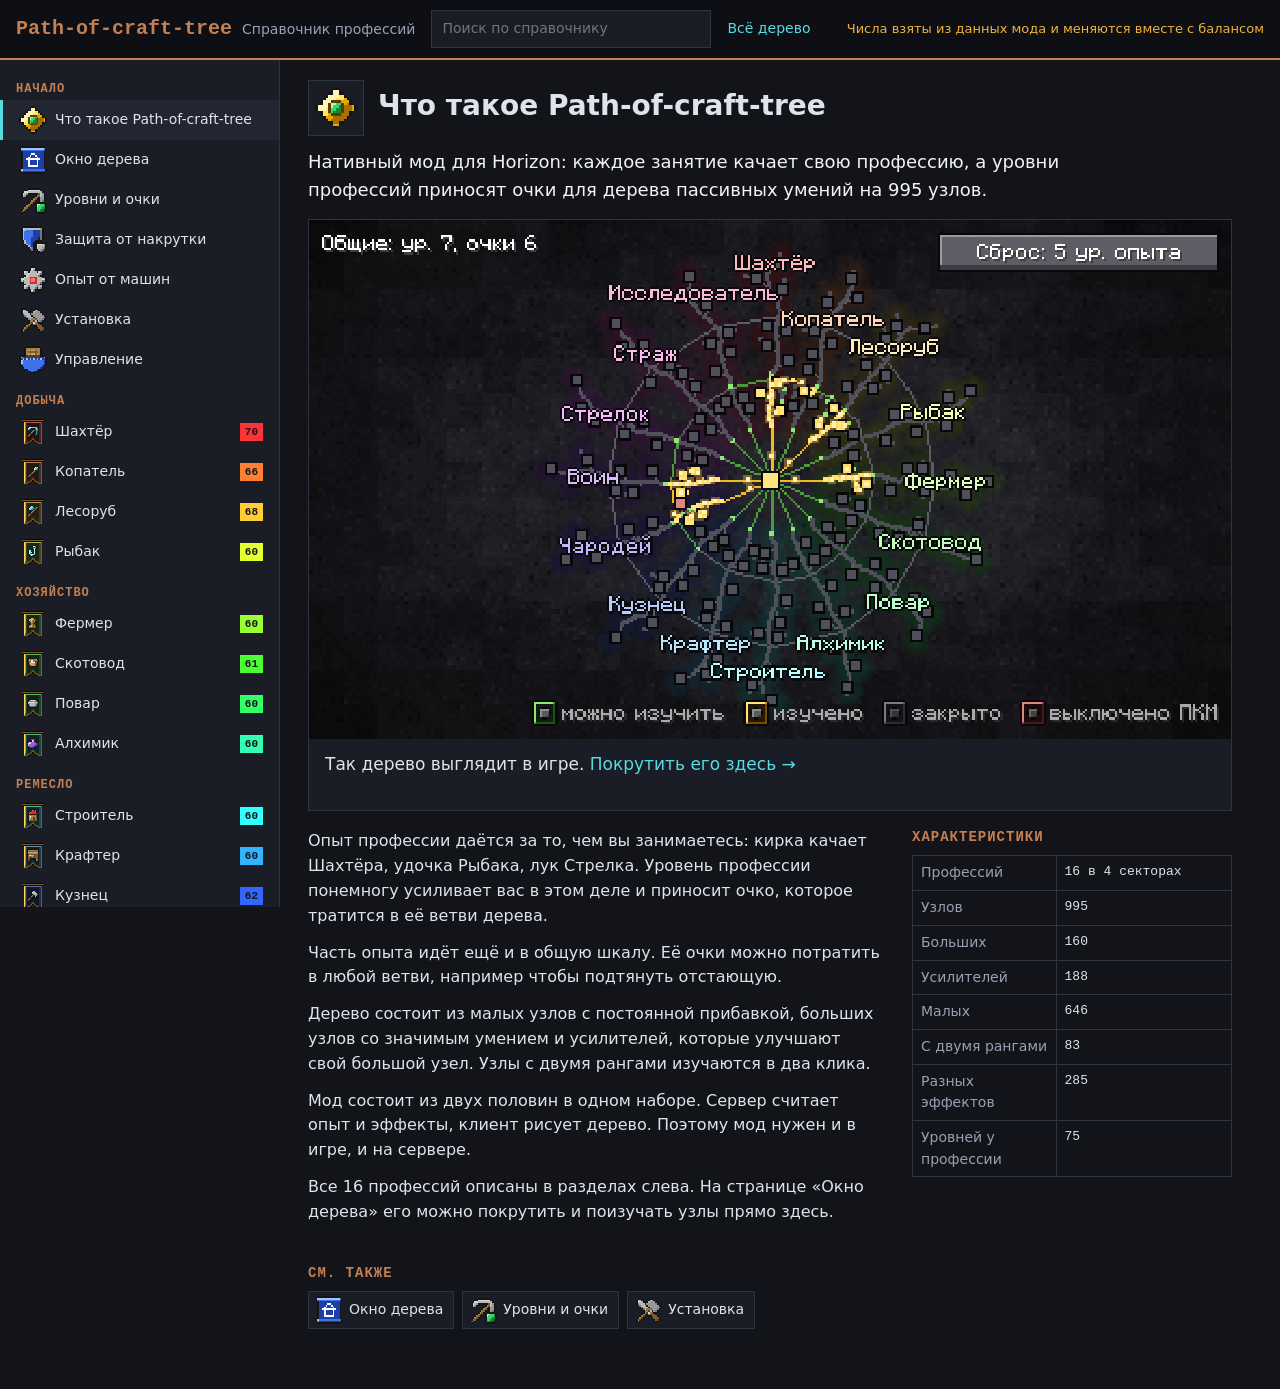
==== docs/showcase/index.html @ 60eafde0 "docs: add the showcase, a guide to every profession with a live tree Same look as RustCraft's showca" ====
<!doctype html>
<html lang="ru">
<head>
<meta charset="utf-8">
<meta name="viewport" content="width=device-width, initial-scale=1">
<title>Path-of-craft-tree · Справочник профессий</title>
<!-- style.css is RustCraft's guide stylesheet, copied as is so every mod's page looks alike; pct.css adds this mod's parts. -->
<link rel="stylesheet" href="style.css">
<link rel="stylesheet" href="pct.css">
</head>
<body>
<div class="top">
  <a class="brand" href="#overview"><b>Path-of-craft-tree</b><span>Справочник профессий</span></a>
  <input id="search" type="search" placeholder="Поиск по справочнику" aria-label="Поиск по справочнику">
  <a class="toplink" href="#tree">Всё дерево</a>
  <span class="draft">Числа взяты из данных мода и меняются вместе с балансом</span>
</div>
<div id="err" role="alert"></div>
<div class="layout">
  <nav id="nav" aria-label="Разделы справочника"></nav>
  <main id="main"></main>
</div>
<script src="js/data.js"></script>
<script src="js/sprites.js"></script>
<script src="js/tree.js"></script>
<script src="js/pages.js"></script>
<script src="js/app.js"></script>
</body>
</html>
---- docs/showcase/style.css ----
:root {
  --bg: #12141a;
  --panel: #1a1d25;
  --panel2: #222631;
  --line: #2e3340;
  --text: #dfe3ea;
  --dim: #98a1b3;
  --copper: #c57f52;
  --cyan: #56dbe2;
  --t1: #c57f52;
  --t2: #e2bd55;
  --t3: #69d2d8;
  --t4: #a184f2;
  --bad: #e0564a;
  --ok: #59d38c;
  --warn: #f0b33c;
  --mono: 'Cascadia Mono', Consolas, 'Courier New', monospace;
}
* { box-sizing: border-box; }
html, body { margin: 0; }
body { background: var(--bg); color: var(--text); font: 16px/1.55 'Segoe UI', system-ui, sans-serif; }
a { color: var(--cyan); text-decoration: none; }
a:hover { text-decoration: underline; }
canvas { image-rendering: pixelated; }

.top { position: sticky; top: 0; z-index: 5; display: flex; align-items: center; gap: 16px; padding: 10px 16px; background: #0d0f14; border-bottom: 2px solid var(--copper); }
.brand { display: flex; align-items: baseline; gap: 10px; color: var(--text); white-space: nowrap; }
.brand:hover { text-decoration: none; }
.brand b { font: 700 20px var(--mono); color: var(--copper); letter-spacing: 1px; }
.brand span { color: var(--dim); font-size: 14px; }
#search { flex: 0 1 280px; min-width: 120px; padding: 7px 10px; background: var(--panel); border: 1px solid var(--line); color: var(--text); font: inherit; font-size: 14px; }
#search:focus { outline: 2px solid var(--cyan); outline-offset: 0; }
.draft { margin-left: auto; color: var(--warn); font-size: 13px; text-align: right; }
#err { color: #fff; background: var(--bad); padding: 0 16px; font: 14px var(--mono); }
#err:not(:empty) { padding: 8px 16px; }

.layout { display: flex; align-items: flex-start; }
#nav { flex: 0 0 280px; position: sticky; top: 53px; max-height: calc(100vh - 53px); overflow-y: auto; padding: 8px 0 24px; background: var(--panel); border-right: 1px solid var(--line); }
#nav h3 { margin: 14px 16px 4px; font: 700 12px var(--mono); color: var(--copper); text-transform: uppercase; letter-spacing: 1px; }
#nav ul { list-style: none; margin: 0; padding: 0; }
#nav a { display: flex; align-items: center; gap: 8px; padding: 6px 16px; color: var(--text); font-size: 14px; border-left: 3px solid transparent; }
#nav a:hover { background: var(--panel2); text-decoration: none; }
#nav a.on { background: var(--panel2); border-left-color: var(--cyan); }
#nav .nm { flex: 1; }

.icon { display: inline-flex; flex: none; align-items: center; justify-content: center; width: 28px; height: 28px; }
.icon canvas { width: 100%; height: 100%; }
.tier { flex: none; min-width: 18px; padding: 0 5px; text-align: center; font: 700 11px/18px var(--mono); color: #14161b; }
.tier.wide { display: inline-block; padding: 1px 8px; font-size: 12px; }
.t1 { background: var(--t1); } .t2 { background: var(--t2); } .t3 { background: var(--t3); } .t4 { background: var(--t4); }

#main { flex: 1; min-width: 0; max-width: 980px; padding: 20px 28px 60px; }
.head { display: flex; align-items: center; gap: 14px; }
.head .icon { width: 56px; height: 56px; background: var(--panel); border: 1px solid var(--line); padding: 3px; }
h1 { margin: 0 0 4px; font-size: 28px; line-height: 1.2; }
h2 { margin: 28px 0 10px; font: 700 14px var(--mono); color: var(--copper); text-transform: uppercase; letter-spacing: 1px; }
.sum { margin: 12px 0 16px; font-size: 18px; color: #f1f3f7; max-width: 46em; }

.scene { background: var(--panel); border: 1px solid var(--line); }
.stage { display: flex; align-items: center; aspect-ratio: 560 / 340; background: radial-gradient(ellipse at 50% 60%, #2a3040 0%, #171a22 75%); overflow: hidden; }
.view { position: relative; flex: 1 1 0; min-width: 0; }
.stage canvas { display: block; width: 100%; height: auto; }
.badges { position: absolute; inset: 0; pointer-events: none; }
.badge { position: absolute; transform: translate(-50%, -100%); padding: 2px 8px; white-space: nowrap; font: 600 13px/1.4 var(--mono); color: #14161b; background: var(--bad); border: 2px solid #0d0f14; }
.badge.ok { background: var(--ok); } .badge.info { background: #e6e8ee; } .badge.warn { background: var(--warn); }
.badge.tag { padding: 1px 6px; font: 500 12px/1.3 'Segoe UI', system-ui, sans-serif; color: var(--text); background: rgba(13, 15, 20, 0.82); border: 1px solid var(--line); }
.tip { position: absolute; z-index: 3; width: 290px; padding: 10px 12px; background: #0d0f14; border: 1px solid var(--cyan); font-size: 14px; line-height: 1.4; pointer-events: none; }
.tip[hidden] { display: none; }
.tip b { font-size: 15px; }
.tip p { margin: 4px 0 6px; color: #f1f3f7; }
.tip .io { display: flex; flex-wrap: wrap; align-items: center; gap: 4px 6px; margin-top: 4px; }
.tip em { flex: 0 0 76px; font: normal 12px var(--mono); color: var(--dim); }
.chip { display: inline-flex; align-items: center; gap: 5px; padding: 0 6px; background: var(--panel2); font-size: 13px; }
.chip i, .legend-row i { display: inline-block; width: 10px; height: 10px; border: 1px solid #0d0f14; }
.tip .go { margin-top: 8px; font: 12px var(--mono); color: var(--cyan); }
.legend-row { display: flex; flex-wrap: wrap; align-items: center; gap: 4px 16px; padding: 8px 16px; border-top: 1px solid var(--line); border-bottom: 1px solid var(--line); font-size: 13px; color: var(--dim); }
.legend-row span { display: inline-flex; align-items: center; gap: 6px; }
.legend-row .hint { margin-left: auto; }
.count { margin: 0 10px; font: 12px var(--mono); color: var(--dim); }
.tagsw { margin-left: auto; display: inline-flex; align-items: center; gap: 6px; font-size: 13px; color: var(--dim); cursor: pointer; }
.badge.static { position: static; transform: none; display: inline-block; margin: 0 6px 6px 0; }
.caption { min-height: 4.2em; padding: 12px 16px 4px; font-size: 17px; }
.controls { display: flex; flex-wrap: wrap; align-items: center; gap: 6px; padding: 6px 16px 12px; }
.controls button { width: 44px; height: 40px; background: var(--panel2); border: 1px solid var(--line); color: var(--text); font-size: 14px; cursor: pointer; }
.controls button.reset { width: auto; padding: 0 12px; font-size: 13px; }
.controls button:hover { border-color: var(--cyan); }
.controls button:focus-visible { outline: 2px solid var(--cyan); }
.dots { display: flex; gap: 6px; margin-left: 10px; }
.dots .dot { width: 26px; height: 14px; padding: 0; border: 0; background: linear-gradient(var(--line), var(--line)) center / 100% 6px no-repeat; cursor: pointer; }
.dots .dot.on { background-image: linear-gradient(var(--cyan), var(--cyan)); }

.cols { display: flex; gap: 28px; margin-top: 18px; align-items: flex-start; }
.text { flex: 1 1 0; min-width: 0; max-width: 40em; }
.text p { margin: 0 0 12px; }
aside { flex: 0 0 320px; }
aside h2 { margin-top: 0; }
table { border-collapse: collapse; width: 100%; font-size: 14px; }
td, th { padding: 6px 8px; border: 1px solid var(--line); text-align: left; vertical-align: top; }
.stats td:first-child { color: var(--dim); width: 45%; }
.stats td:last-child { font-family: var(--mono); font-size: 13px; }
.wide { overflow-x: auto; margin-top: 8px; }
.tiers th { color: #14161b; font: 700 13px var(--mono); }
.tiers td:first-child { color: var(--dim); min-width: 150px; }
.small { font-size: 13px; }

.diags { width: auto; }
.diags td { border: 0; padding: 3px 12px 3px 0; vertical-align: middle; }
.diags .badge.static { margin: 0; }
.glossary { margin: 16px 0 0; max-width: 46em; }
.glossary dt { margin-top: 12px; font-weight: 700; color: var(--copper); }
.glossary dd { margin: 2px 0 0; }
.toplink { font-size: 14px; white-space: nowrap; }
.recipes { display: flex; flex-wrap: wrap; gap: 14px; }
.recipe { background: var(--panel); border: 1px solid var(--line); padding: 12px; max-width: 100%; }
.rname { margin-bottom: 8px; font: 700 13px var(--mono); }
.rrow { display: flex; align-items: center; gap: 12px; }
.grid { display: grid; grid-template-columns: repeat(3, 40px); gap: 2px; }
.inlist { display: flex; gap: 2px; flex-wrap: wrap; }
.cell { position: relative; width: 40px; height: 40px; display: flex; align-items: center; justify-content: center; background: #0f1116; border: 1px solid var(--line); }
.cell .icon { width: 32px; height: 32px; }
.cell b { position: absolute; right: 2px; bottom: 0; font: 700 11px var(--mono); text-shadow: 1px 1px 0 #000; }
.cell.out { width: 48px; height: 48px; border-color: var(--copper); }
.arrow { color: var(--dim); font: 12px var(--mono); text-align: center; }
.legend { margin-top: 8px; font-size: 13px; color: var(--dim); max-width: 300px; }
.note { margin-top: 6px; font-size: 13px; color: var(--warn); max-width: 300px; }
.see { display: flex; flex-wrap: wrap; gap: 8px; }
.see a { display: flex; align-items: center; gap: 6px; padding: 4px 10px 4px 6px; background: var(--panel); border: 1px solid var(--line); color: var(--text); font-size: 14px; }
.see a:hover { border-color: var(--cyan); text-decoration: none; }

@media (max-width: 860px) {
  .top { flex-wrap: wrap; gap: 8px 12px; }
  #search { flex: 1 1 100%; order: 3; }
  .stage { display: block; aspect-ratio: auto; }
  .tagsw { margin-left: 0; }
  .legend-row .hint { margin-left: 0; }
  #main { overflow-wrap: anywhere; }
  .draft { display: none; }
  .layout { display: block; }
  #nav { position: static; max-height: 240px; border-right: 0; border-bottom: 1px solid var(--line); }
  #main { padding: 16px; }
  .cols { display: block; }
  aside { margin-top: 16px; }
}
.onstage { padding: 8px 16px 0; font-size: 14px; color: var(--dim); }
.onstage a { color: var(--text); text-decoration: underline; text-decoration-color: var(--line); }
---- docs/showcase/pct.css ----
/* Path-of-craft-tree's own parts on top of RustCraft's guide stylesheet (style.css, kept identical). */
.brand b { letter-spacing: 0; }
.icon canvas { image-rendering: pixelated; }
#nav .tier, .head .tier { color: #14161b; }
.head .icon { padding: 6px; }

/* The tree stage: a canvas sized by the script, a tooltip like the game's. */
.stage { aspect-ratio: auto; display: block; background: #0b0b0e; }
.stage .view { position: relative; }
.stage canvas.tree { display: block; cursor: grab; touch-action: none; }
.stage.shot img { display: block; width: 100%; height: auto; image-rendering: pixelated; }
.legend-row canvas { width: 14px; height: 14px; image-rendering: pixelated; }
.pct-tip { width: auto; max-width: 300px; background: #100010f0; border: 2px solid #2a0a5e; box-shadow: inset 0 0 0 1px #5000ff55; font: 14px/1.45 var(--mono); color: #fff; }
.pct-tip b { display: block; margin-bottom: 2px; font-size: 14px; }
.pct-tip .gold { color: #ffaa00; }
.pct-tip .grey { color: #aaaaaa; }
.pct-tip .aqua { color: #55ffff; }
.pct-tip .green { color: #55ff55; }
.pct-tip .dark { color: #555555; }
.pct-tip .red { color: #ff5555; }
.controls .count { margin-left: auto; }

/* Tables and node cards on the pages. */
.pct-table { width: auto; min-width: 50%; }
.pct-table th { background: var(--panel2); color: var(--dim); font: 700 12px var(--mono); text-transform: uppercase; letter-spacing: 0.5px; }
.pct-table.num td:not(:first-child) { font-family: var(--mono); font-size: 13px; }
.pct-table td:first-child code { white-space: nowrap; }
.pct-table td code.fmt { white-space: normal; word-break: break-word; }
code { font-family: var(--mono); font-size: 0.9em; color: var(--cyan); }
.bigs { display: grid; grid-template-columns: repeat(auto-fill, minmax(280px, 1fr)); gap: 12px; }
.big { padding: 10px 12px; background: var(--panel); border: 1px solid var(--line); }
.big-head { display: flex; align-items: center; gap: 8px; }
.big-head .icon { width: 32px; height: 32px; background: #0f1116; border: 1px solid var(--copper); padding: 2px; }
.big-head b { color: #ffaa00; font-size: 15px; }
.big p { margin: 6px 0 4px; font-size: 14px; color: #f1f3f7; }
.big ul { margin: 4px 0 0; padding-left: 18px; font-size: 13px; color: var(--dim); }
.big li { margin: 2px 0; }
.big .up { color: var(--text); }
.see .icon { width: 28px; height: 28px; }
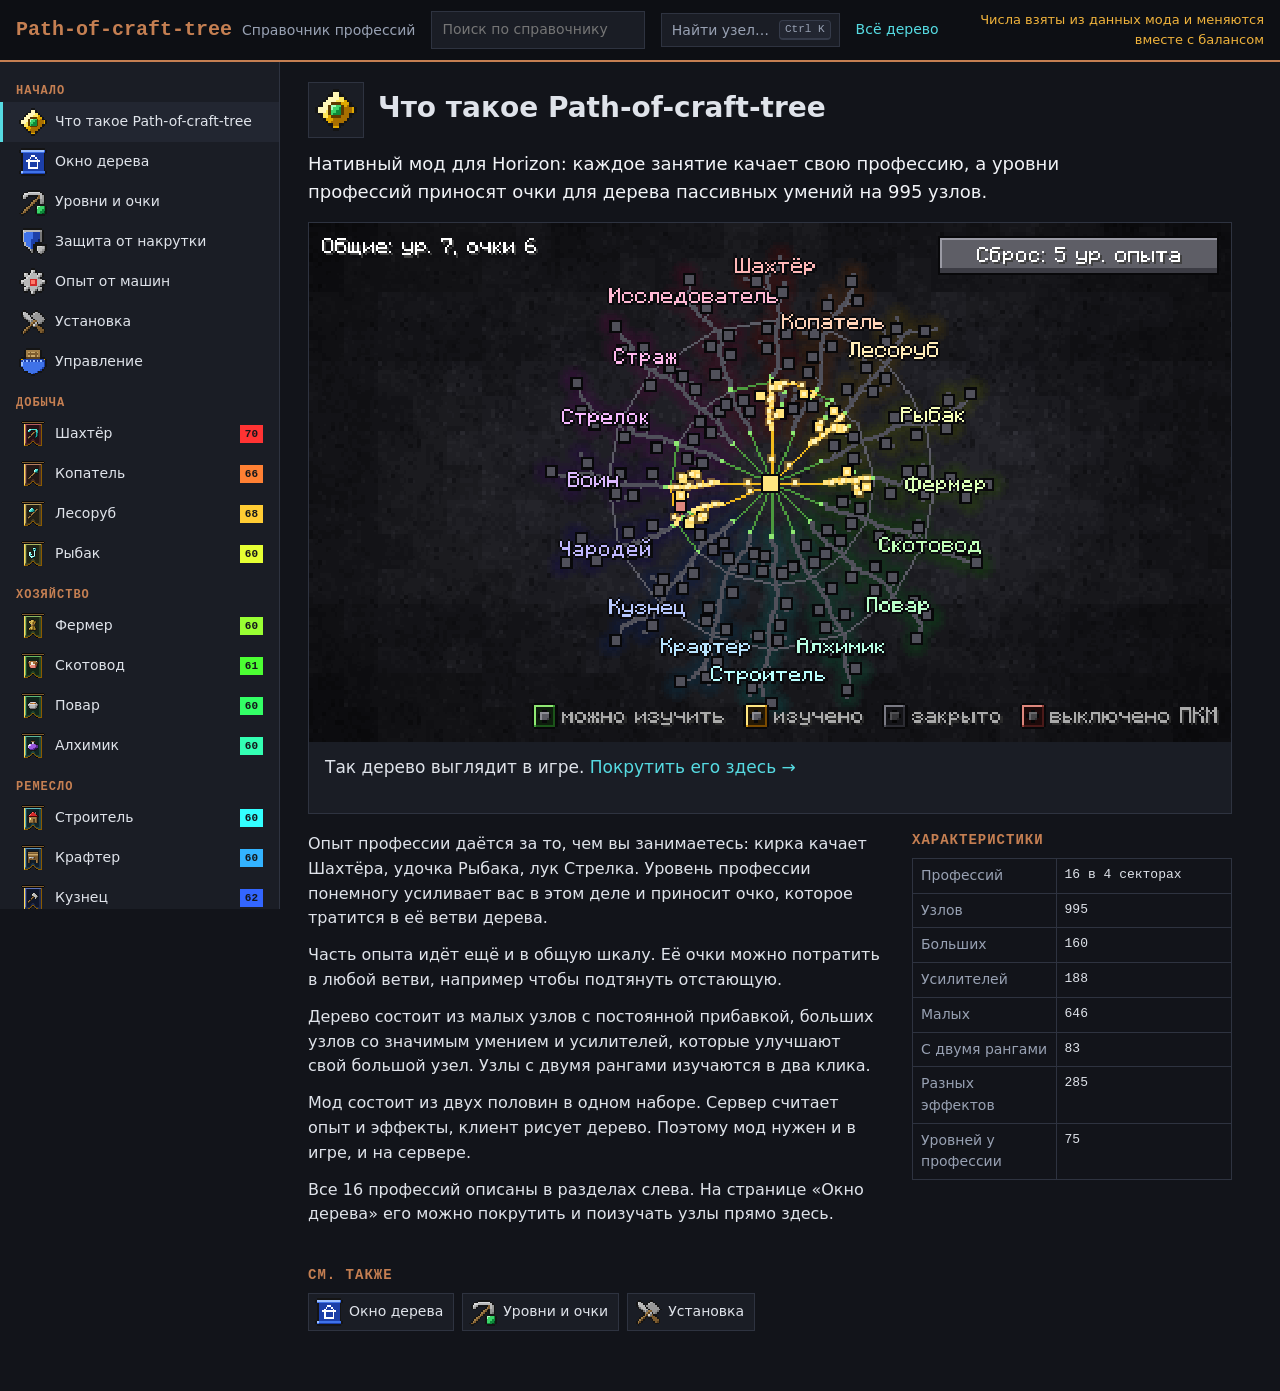
==== commit bd2eac2e: "feat: showcase search palette, node drawer, toasts, rolling numbers Patterns taken from the UI libra" ====
--- a/docs/showcase/index.html
+++ b/docs/showcase/index.html
@@ -24,6 +24,10 @@
 <script src="js/sprites.js"></script>
 <script src="js/tree.js"></script>
 <script src="js/pages.js"></script>
+<script src="js/toast.js"></script>
+<script src="js/numbers.js"></script>
+<script src="js/drawer.js"></script>
+<script src="js/palette.js"></script>
 <script src="js/app.js"></script>
 </body>
 </html>
--- a/docs/showcase/pct.css
+++ b/docs/showcase/pct.css
@@ -37,3 +37,139 @@
 .big li { margin: 2px 0; }
 .big .up { color: var(--text); }
 .see .icon { width: 28px; height: 28px; }
+
+/* ---------------------------------------------------------------------------------------------
+   Interaction layer (2026-11-12): palette, details panel, toasts, rolling numbers, light effects.
+   Patterns after cmdk, Vaul, Sonner, NumberFlow and Magic UI; plain CSS, no library.
+   Colours of this layer: swap these tokens for the site's palette in one place. */
+:root {
+  --pct-brass: #d4a24c;
+  --pct-ember: #e8743b;
+  --pct-mark: #ffd36b;
+  --pct-surface: #15171e;
+  --pct-surface-2: #1f232d;
+  --pct-edge: #353b4a;
+  --pct-glow: rgba(212, 162, 76, 0.16);
+  --pct-scrim: rgba(5, 6, 9, 0.62);
+  --pct-shadow: 0 18px 50px rgba(0, 0, 0, 0.55);
+  --pct-radius: 8px;
+  --pct-ease: cubic-bezier(0.32, 0.72, 0, 1);
+}
+@property --pct-angle { syntax: "<angle>"; inherits: false; initial-value: 0deg; }
+
+kbd { display: inline-block; padding: 1px 5px; font: 11px/1.4 var(--mono); color: var(--dim); background: var(--panel2); border: 1px solid var(--pct-edge); border-bottom-width: 2px; border-radius: 4px; }
+.pct-find:focus-visible, .node-link:focus-visible, .act:focus-visible, .pct-drawer .x:focus-visible, .spot:focus-visible, .chip-branch:focus-visible { outline: 2px solid var(--cyan); outline-offset: 2px; }
+
+/* The palette's button in the top bar. */
+.pct-find { display: inline-flex; align-items: center; gap: 10px; padding: 6px 8px 6px 10px; background: var(--panel); border: 1px solid var(--line); color: var(--dim); font: 14px "Segoe UI", system-ui, sans-serif; cursor: pointer; white-space: nowrap; }
+.pct-find:hover { border-color: var(--pct-brass); color: var(--text); }
+
+/* Shared backdrop of the palette and the details panel. */
+.pct-scrim { position: absolute; inset: 0; background: var(--pct-scrim); backdrop-filter: blur(2px); opacity: 0; transition: opacity 0.25s ease; }
+.open > .pct-scrim { opacity: 1; }
+
+/* Command palette (cmdk). */
+.pct-palette-root { position: fixed; inset: 0; z-index: 50; }
+.pct-palette { position: relative; display: flex; flex-direction: column; width: min(640px, calc(100vw - 24px)); max-height: 72vh; margin: 11vh auto 0; background: var(--pct-surface); border: 1px solid var(--pct-edge); border-radius: var(--pct-radius); box-shadow: var(--pct-shadow), 0 0 0 1px rgba(212, 162, 76, 0.08); overflow: hidden; animation: pct-pop 0.16s var(--pct-ease); }
+.pct-palette .bar { display: flex; align-items: center; gap: 10px; padding: 12px 14px; border-bottom: 1px solid var(--pct-edge); }
+.pct-palette .glass { color: var(--pct-brass); font-size: 18px; }
+.pct-palette input { flex: 1; min-width: 0; background: none; border: 0; outline: none; color: var(--text); font: 16px "Segoe UI", system-ui, sans-serif; }
+.pct-palette input::placeholder { color: var(--dim); }
+.pct-palette .list { overflow-y: auto; padding: 6px; overscroll-behavior: contain; }
+.pct-palette .g-title { display: flex; align-items: center; gap: 6px; padding: 10px 10px 4px; font: 700 11px var(--mono); color: var(--dim); text-transform: uppercase; letter-spacing: 1px; }
+.pct-palette .g-title i, .pct-palette .dot { display: inline-block; width: 8px; height: 8px; flex: none; }
+.pct-palette .opt { display: flex; align-items: center; gap: 10px; padding: 7px 10px; border-radius: 6px; cursor: pointer; }
+.pct-palette .opt[aria-selected="true"] { background: var(--pct-surface-2); box-shadow: inset 3px 0 0 var(--pct-brass); }
+.pct-palette .ic canvas { display: block; width: 24px; height: 24px; image-rendering: pixelated; }
+.pct-palette .nm { flex: 1; min-width: 0; overflow: hidden; text-overflow: ellipsis; white-space: nowrap; }
+.pct-palette mark { background: none; color: var(--pct-mark); font-weight: 700; }
+.pct-palette .meta { display: flex; align-items: center; gap: 6px; font-size: 12px; color: var(--dim); white-space: nowrap; }
+.pct-palette .foot { display: flex; align-items: center; gap: 16px; padding: 8px 14px; border-top: 1px solid var(--pct-edge); font-size: 12px; color: var(--dim); }
+.pct-palette .foot .n { margin-left: auto; }
+.pct-palette .empty { padding: 28px 16px; text-align: center; color: var(--dim); }
+
+/* Node details: a side panel, a bottom sheet on phones (Vaul). */
+.pct-drawer-root { position: fixed; inset: 0; z-index: 40; }
+.pct-drawer { position: absolute; top: 0; right: 0; display: flex; flex-direction: column; width: min(420px, 92vw); height: 100%; background: var(--pct-surface); border-left: 1px solid var(--pct-edge); box-shadow: var(--pct-shadow); transform: translateX(100%); transition: transform 0.32s var(--pct-ease); }
+.open > .pct-drawer { transform: none; }
+.pct-drawer.dragging { transition: none; }
+.pct-drawer .grip { display: none; }
+.pct-drawer .x { position: absolute; top: 10px; right: 10px; z-index: 1; width: 32px; height: 32px; background: var(--panel2); border: 1px solid var(--line); color: var(--text); font-size: 20px; line-height: 1; cursor: pointer; }
+.pct-drawer .x:hover { border-color: var(--pct-brass); }
+.pct-drawer .body { flex: 1; overflow-y: auto; padding: 20px 20px 28px; overscroll-behavior: contain; }
+.pct-drawer .head { display: flex; align-items: center; gap: 14px; padding-right: 40px; }
+.pct-drawer .big-icon { flex: none; padding: 6px; background: #0f1116; border: 1px solid var(--pct-brass); box-shadow: 0 0 18px var(--pct-glow); }
+.pct-drawer .big-icon canvas { display: block; image-rendering: pixelated; }
+.pct-drawer h2 { margin: 0 0 6px; font: 700 21px/1.2 "Segoe UI", system-ui, sans-serif; color: #ffaa00; text-transform: none; letter-spacing: 0; }
+.pct-drawer .chips { display: flex; flex-wrap: wrap; gap: 6px; }
+.pct-drawer .chip-branch { display: inline-flex; align-items: center; gap: 6px; padding: 2px 8px; background: var(--panel2); color: var(--text); font-size: 13px; }
+.pct-drawer .chip-branch i { display: inline-block; width: 9px; height: 9px; }
+.pct-drawer .chip-kind { padding: 2px 8px; border: 1px solid var(--line); color: var(--dim); font: 12px/1.6 var(--mono); }
+.pct-drawer .kind-big { border-color: var(--pct-brass); color: var(--pct-brass); }
+.pct-drawer h3 { margin: 18px 0 6px; font: 700 12px var(--mono); color: var(--copper); text-transform: uppercase; letter-spacing: 1px; }
+.pct-drawer .what { margin: 14px 0 0; font-size: 16px; color: #f1f3f7; }
+.pct-drawer .ranks { margin: 0; padding-left: 22px; }
+.pct-drawer .ranks li { margin: 3px 0; }
+.pct-drawer .fx { margin: 0; font-family: var(--mono); color: var(--ok); }
+.pct-drawer p { margin: 0; }
+.node-link { display: flex; align-items: center; gap: 8px; width: 100%; margin: 0 0 4px; padding: 6px 8px; background: var(--panel); border: 1px solid var(--line); color: var(--text); font: 14px "Segoe UI", system-ui, sans-serif; text-align: left; cursor: pointer; }
+.node-link:hover { border-color: var(--pct-brass); }
+.node-link canvas { display: block; image-rendering: pixelated; }
+.pct-drawer .acts { display: flex; flex-wrap: wrap; gap: 8px; margin-top: 22px; }
+.pct-drawer .act { padding: 8px 12px; background: var(--panel2); border: 1px solid var(--pct-brass); color: var(--text); font: 14px "Segoe UI", system-ui, sans-serif; cursor: pointer; }
+.pct-drawer .act:hover { background: var(--pct-surface-2); text-decoration: none; box-shadow: 0 0 14px var(--pct-glow); }
+
+/* Toasts (Sonner). */
+.pct-toasts { position: fixed; right: 16px; bottom: 16px; z-index: 60; display: flex; flex-direction: column; gap: 8px; width: min(340px, calc(100vw - 32px)); margin: 0; padding: 0; list-style: none; pointer-events: none; }
+.pct-toast { display: flex; align-items: center; gap: 10px; padding: 10px 12px; background: var(--pct-surface); border: 1px solid var(--pct-edge); border-left: 3px solid var(--cyan); border-radius: 6px; box-shadow: var(--pct-shadow); font-size: 14px; pointer-events: auto; cursor: default; animation: pct-toast-in 0.28s var(--pct-ease); }
+.pct-toast.ok { border-left-color: var(--ok); }
+.pct-toast.bad { border-left-color: var(--bad); }
+.pct-toast .mark:empty { display: none; }
+.pct-toast .mark canvas { display: block; width: 24px; height: 24px; image-rendering: pixelated; }
+.pct-toast.out { animation: pct-toast-out 0.22s ease forwards; }
+
+/* Rolling digits (NumberFlow). */
+.roll { display: inline-flex; align-items: baseline; font-variant-numeric: tabular-nums; }
+.roll-col { display: inline-block; height: 1em; line-height: 1em; overflow: hidden; vertical-align: -0.12em; }
+.roll-strip { display: block; white-space: pre; transition: transform 0.6s var(--pct-ease); }
+.count .count-n { color: var(--text); }
+
+/* A slow beam round the live tree (Magic UI's border beam) and a soft glow. */
+.scene.beam { position: relative; box-shadow: 0 0 28px rgba(212, 162, 76, 0.06); }
+.scene.beam::before { content: ""; position: absolute; inset: -1px; z-index: 2; padding: 2px; pointer-events: none; background: conic-gradient(from var(--pct-angle), transparent 0 78%, var(--pct-brass) 88%, var(--pct-ember) 92%, transparent 97%); -webkit-mask: linear-gradient(#000 0 0) content-box, linear-gradient(#000 0 0); -webkit-mask-composite: xor; mask-composite: exclude; filter: drop-shadow(0 0 3px var(--pct-ember)); animation: pct-beam 9s linear infinite; }
+
+/* A light under the pointer on cards (Aceternity's spotlight), and a shimmer on the sector badge. */
+.spot { position: relative; }
+.spot::after { content: ""; position: absolute; inset: 0; pointer-events: none; background: radial-gradient(240px circle at var(--mx, 50%) var(--my, 50%), var(--pct-glow), transparent 65%); opacity: 0; transition: opacity 0.25s ease; }
+.spot:hover::after, .spot:focus-visible::after { opacity: 1; }
+.big.spot { cursor: pointer; transition: border-color 0.2s ease, transform 0.2s ease; }
+.big.spot:hover { border-color: var(--pct-brass); transform: translateY(-1px); }
+.tier.shine { background-image: linear-gradient(110deg, transparent 38%, rgba(255, 255, 255, 0.5) 50%, transparent 62%); background-size: 250% 100%; background-repeat: no-repeat; animation: pct-shine 6s ease-in-out infinite; }
+
+@keyframes pct-pop { from { opacity: 0; transform: translateY(-6px) scale(0.98); } }
+@keyframes pct-toast-in { from { opacity: 0; transform: translateY(12px) scale(0.97); } }
+@keyframes pct-toast-out { to { opacity: 0; transform: translateX(24px); } }
+@keyframes pct-beam { to { --pct-angle: 360deg; } }
+@keyframes pct-shine { 0%, 65% { background-position: 160% 0; } 100% { background-position: -60% 0; } }
+
+.pct-palette .meta .gives { color: var(--ok); font-family: var(--mono); }
+.pct-palette .meta .step { margin-right: 4px; font-family: var(--mono); }
+.pct-palette .meta .br { display: inline-flex; align-items: center; gap: 6px; }
+@media (max-width: 860px) {
+  .pct-find { order: 4; }
+  .pct-find kbd { display: none; }
+  .pct-palette { max-height: calc(100vh - 16px); margin-top: 8px; }
+  .pct-palette .meta .br, .pct-palette .foot span:not(.n) { display: none; }
+  .pct-drawer { top: auto; bottom: 0; left: 0; width: auto; height: auto; max-height: 85vh; border-left: 0; border-top: 1px solid var(--pct-edge); border-radius: 14px 14px 0 0; transform: translateY(100%); }
+  .pct-drawer .grip { display: block; flex: none; width: 44px; height: 5px; margin: 8px auto 2px; background: var(--pct-edge); border-radius: 3px; touch-action: none; }
+  .pct-drawer .head { touch-action: none; }
+  .pct-toasts { right: 12px; bottom: 12px; width: calc(100vw - 24px); }
+}
+
+@media (prefers-reduced-motion: reduce) {
+  .scene.beam::before { display: none; }
+  .tier.shine { animation: none; background-image: none; }
+  .pct-palette, .pct-toast, .pct-toast.out { animation: none; }
+  .pct-drawer, .pct-scrim, .roll-strip, .spot::after, .big.spot { transition: none; }
+  .big.spot:hover { transform: none; }
+}
